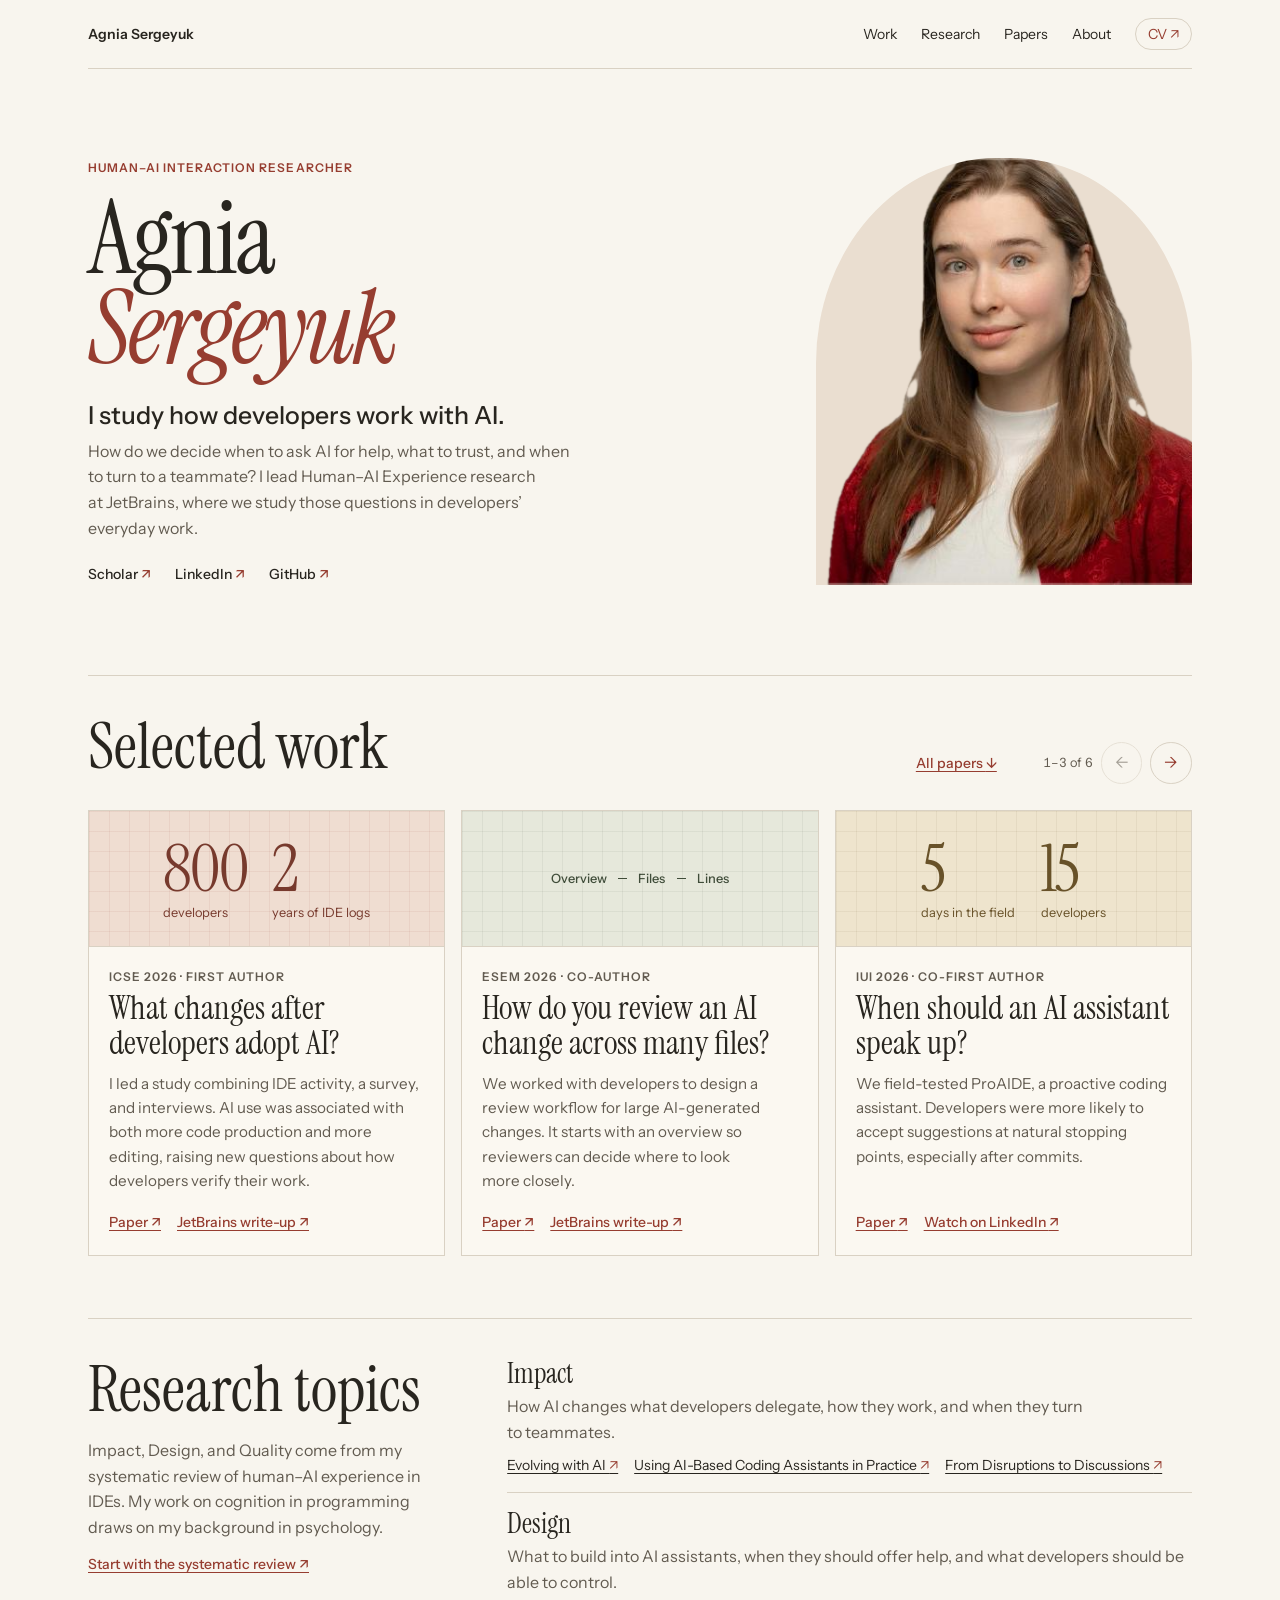
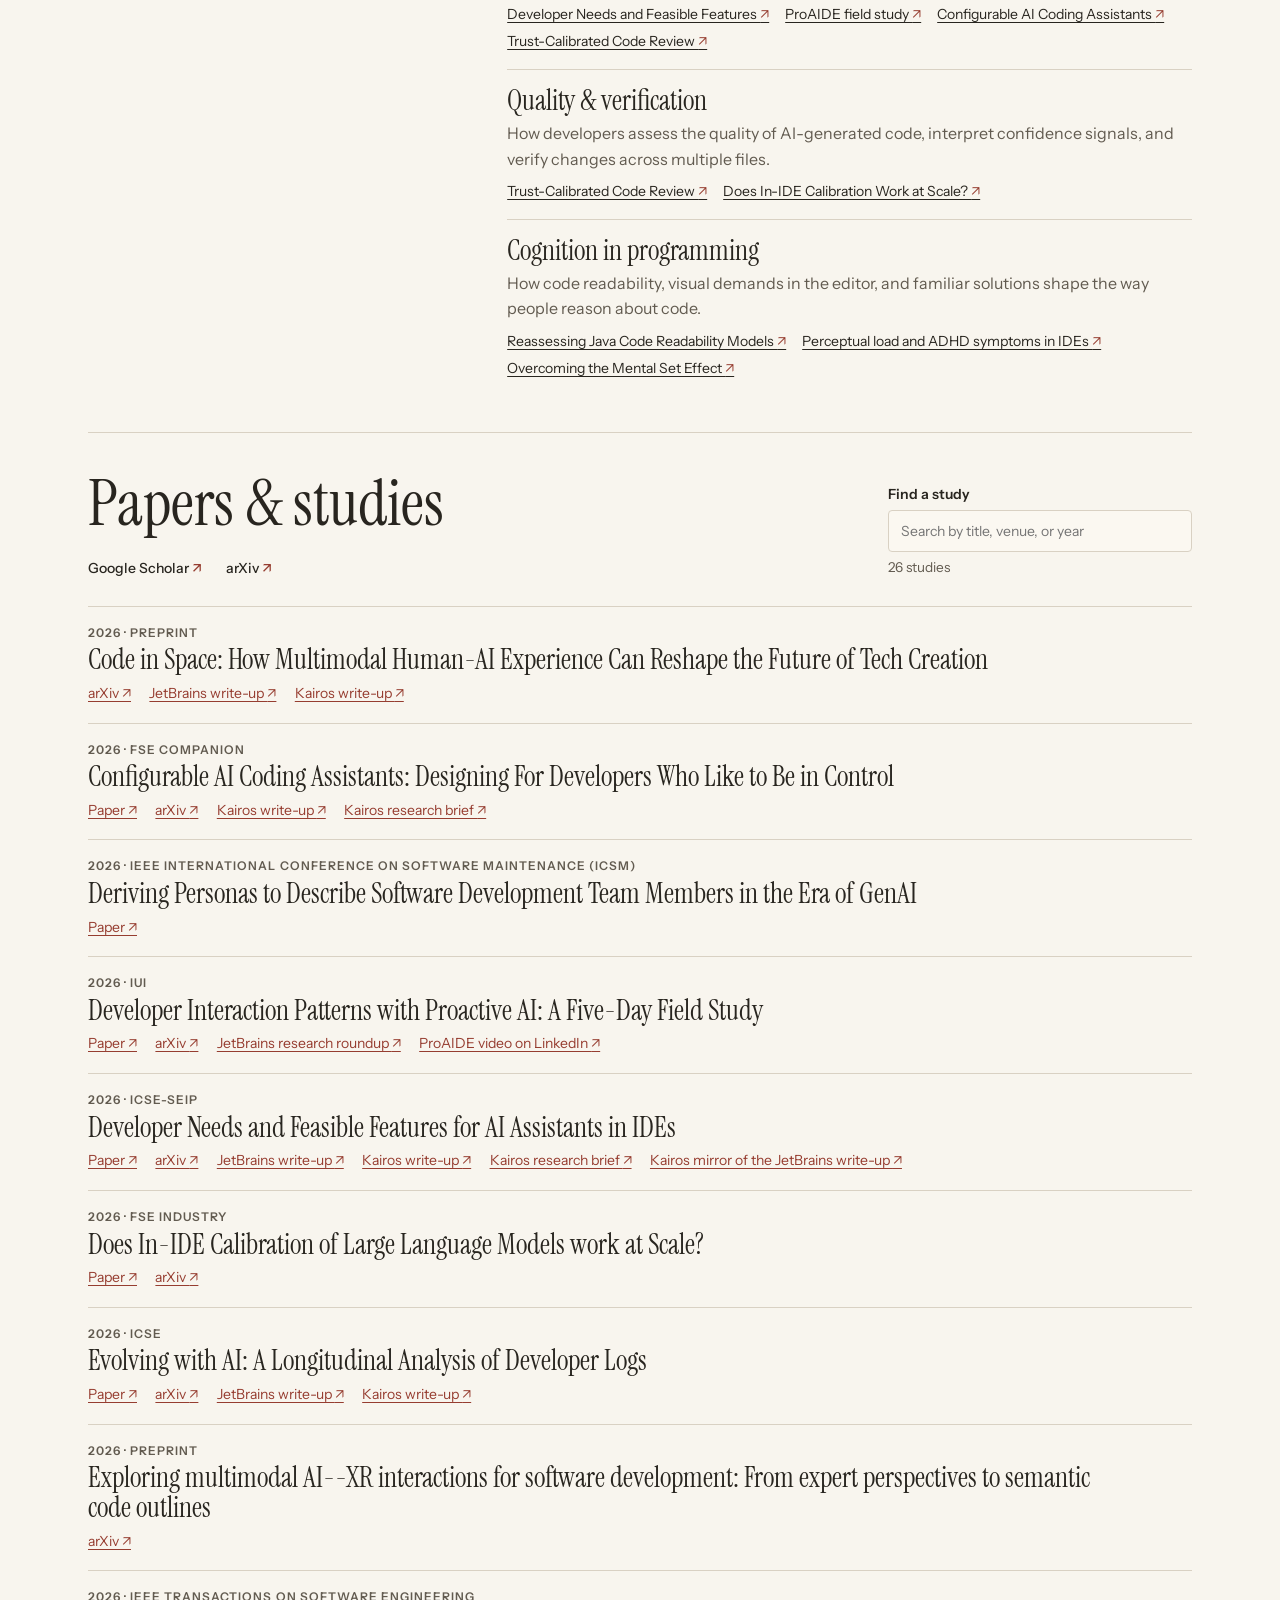
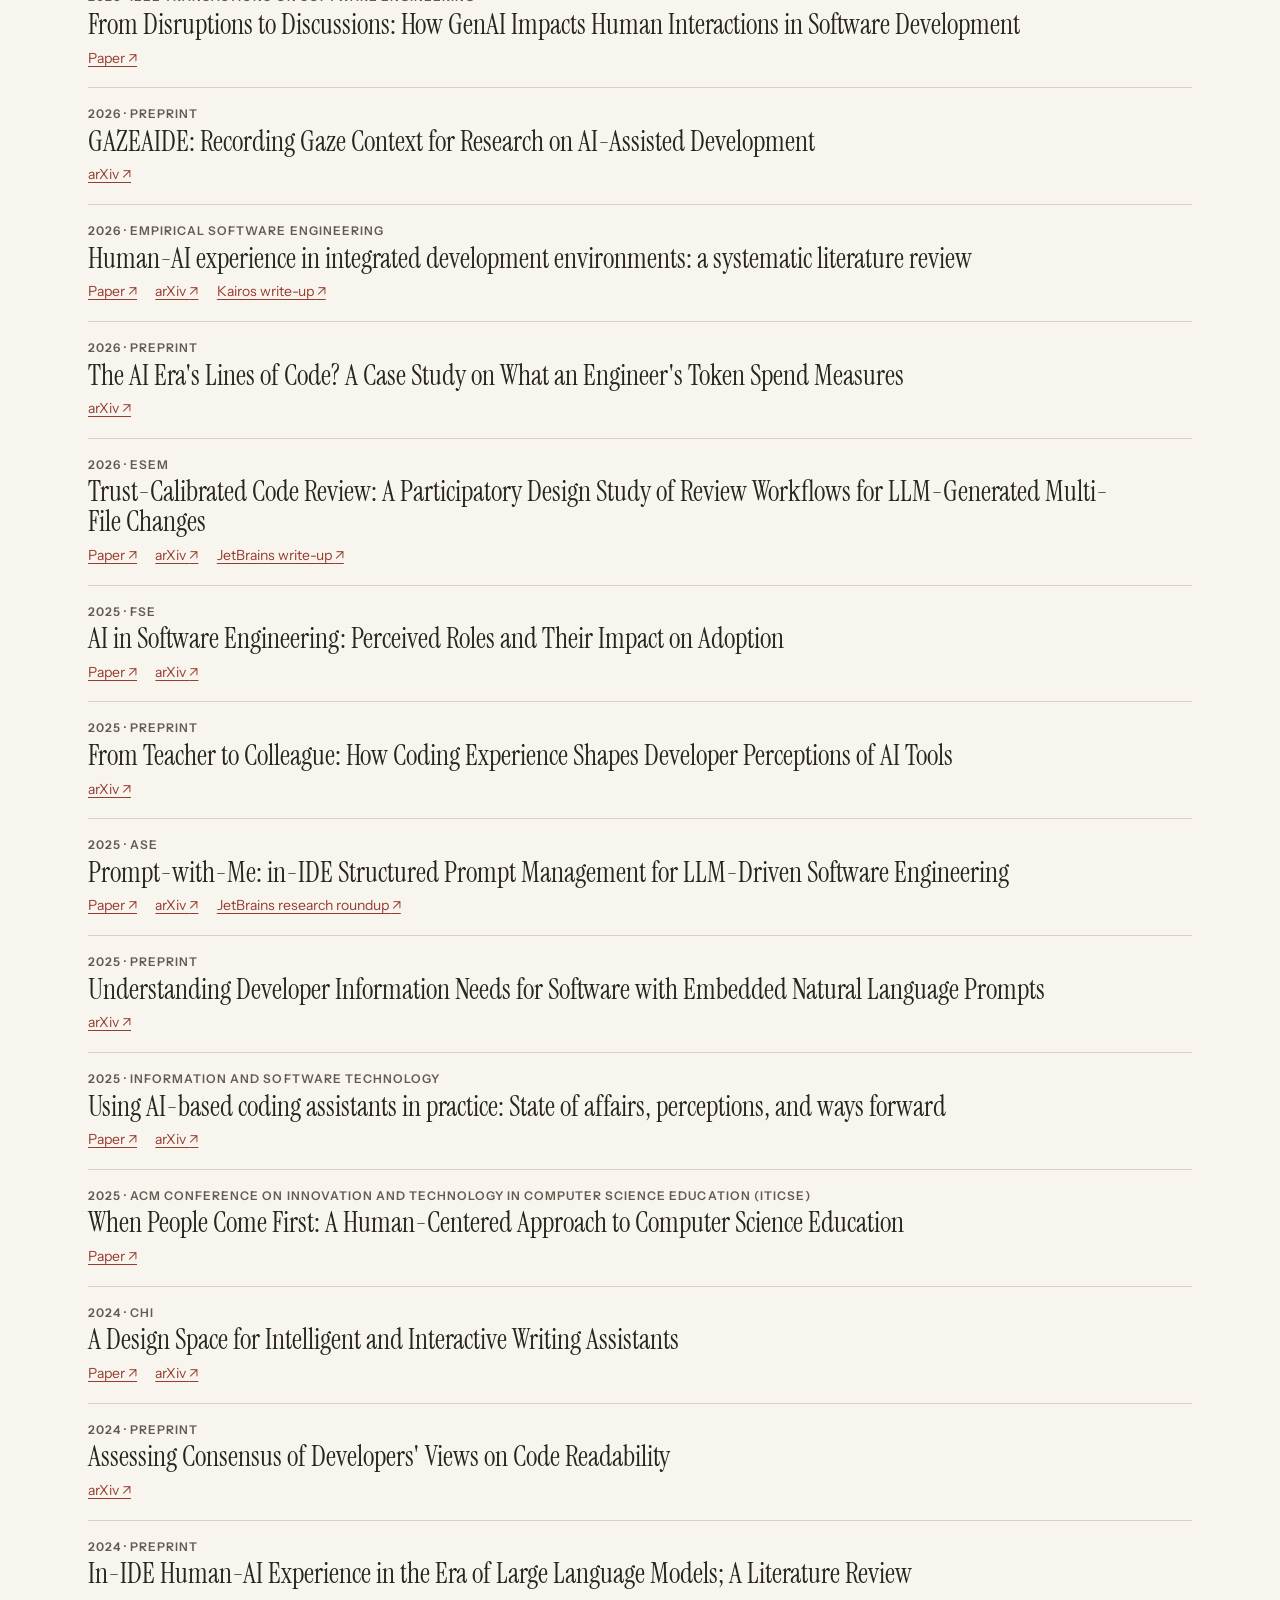
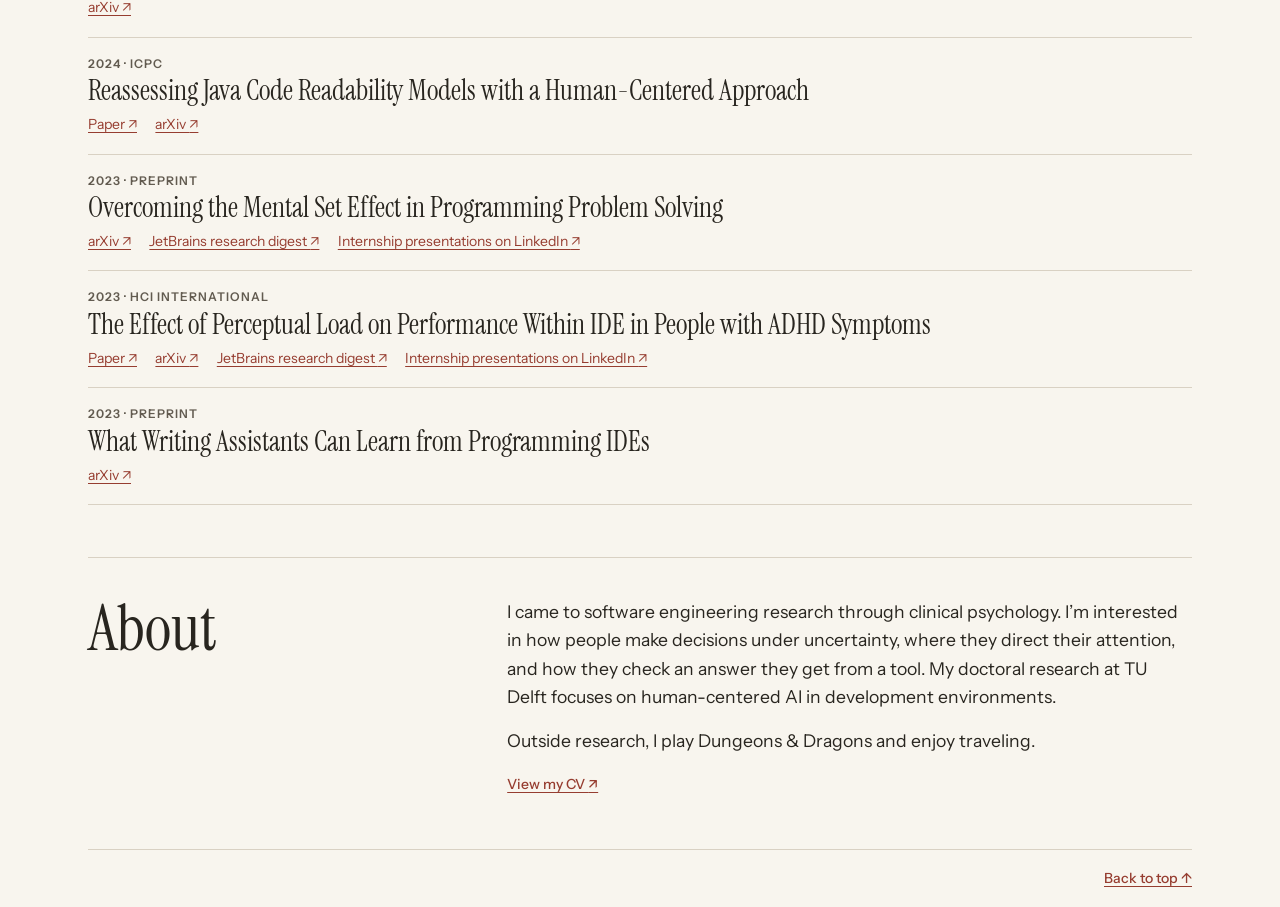
==== index.html @ 7b3ff4da "Build research portfolio and weekly publication refresh" ====
<!doctype html>
<html lang="en">
  <head>
    <meta charset="utf-8">
    <meta name="viewport" content="width=device-width, initial-scale=1">
    <meta name="description" content="Agnia Sergeyuk studies how developers write, review, and collaborate on code with AI.">
    <title>Agnia Sergeyuk · Human–AI Interaction Research</title>
    <link rel="preconnect" href="https://fonts.googleapis.com">
    <link rel="preconnect" href="https://fonts.gstatic.com" crossorigin>
    <link href="https://fonts.googleapis.com/css2?family=Instrument+Sans:wght@400;500;600&amp;family=Instrument+Serif:ital@0;1&amp;display=swap" rel="stylesheet">
    <link rel="stylesheet" href="styles.css">
    <script src="publications.js" defer></script>
  </head>
  <body id="top">
    <a class="skip-link" href="#main">Skip to content</a>

    <header class="site-header shell">
      <a class="wordmark" href="index.html">Agnia Sergeyuk</a>
      <nav aria-label="Main navigation">
        <a href="#work">Work</a>
        <a href="#research">Research</a>
        <a href="#papers">Papers</a>
        <a href="#about">About</a>
        <a class="nav-cv" href="cv.html">CV <span aria-hidden="true">↗</span></a>
      </nav>
    </header>

    <main id="main" class="shell" tabindex="-1">
      <section class="hero" aria-labelledby="name">
        <div class="hero-copy">
          <p class="label role">Human–AI interaction researcher</p>
          <h1 id="name">Agnia <em>Sergeyuk</em></h1>
          <p class="intro">I study how developers work with AI.</p>
          <p class="hero-description">How do we decide when to ask AI for help, what to trust, and when to turn to a teammate? I lead Human–AI Experience research at JetBrains, where we study those questions in developers’ everyday work.</p>
          <ul class="profile-links" aria-label="Online profiles">
            <li><a href="https://scholar.google.com/citations?user=EHnCIIwAAAAJ&amp;hl=en">Scholar <span aria-hidden="true">↗</span></a></li>
            <li><a href="https://www.linkedin.com/in/agnia-sergeyuk/">LinkedIn <span aria-hidden="true">↗</span></a></li>
            <li><a href="https://github.com/hugnia">GitHub <span aria-hidden="true">↗</span></a></li>
          </ul>
        </div>
        <div class="portrait">
          <img src="assets/agnia-sergeyuk-cutout.png" alt="Portrait of Agnia Sergeyuk" width="460" height="460">
        </div>
      </section>

      <section id="work" class="section" aria-labelledby="work-title">
        <div class="section-heading">
          <h2 id="work-title">Selected work</h2>
          <div class="work-navigation">
            <a class="text-link" href="#papers">All papers <span aria-hidden="true">↓</span></a>
            <div class="work-controls" hidden>
              <span class="work-position" role="status"></span>
              <button type="button" aria-label="Previous featured studies" aria-controls="featured-work" data-direction="-1"><span aria-hidden="true">←</span></button>
              <button type="button" aria-label="Next featured studies" aria-controls="featured-work" data-direction="1"><span aria-hidden="true">→</span></button>
            </div>
          </div>
        </div>

        <div id="featured-work" class="project-grid" role="group" aria-label="Featured studies" tabindex="0">
          <article class="project project-logs">
            <div class="project-cover">
              <div class="project-metric"><strong>800</strong><span>developers</span></div>
              <div class="project-metric"><strong>2</strong><span>years of IDE logs</span></div>
            </div>
            <div class="project-body">
              <p class="label">ICSE 2026 · First author</p>
              <h3>What changes after developers adopt AI?</h3>
              <p>I led a study combining IDE activity, a survey, and interviews. AI use was associated with both more code production and more editing, raising new questions about how developers verify their work.</p>
              <div class="project-links">
                <a class="text-link" href="https://doi.org/10.1145/3744916.3787811">Paper <span aria-hidden="true">↗</span></a>
                <a class="text-link" href="https://blog.jetbrains.com/research/2026/04/ai-impact-developer-workflows/">JetBrains write-up <span aria-hidden="true">↗</span></a>
              </div>
            </div>
          </article>

          <article class="project project-review">
            <div class="project-cover">
              <ol class="review-steps" aria-label="Proposed review sequence">
                <li>Overview</li>
                <li>Files</li>
                <li>Lines</li>
              </ol>
            </div>
            <div class="project-body">
              <p class="label">ESEM 2026 · Co-author</p>
              <h3>How do you review an AI change across many files?</h3>
              <p>We worked with developers to design a review workflow for large AI-generated changes. It starts with an overview so reviewers can decide where to look more closely.</p>
              <div class="project-links">
                <a class="text-link" href="https://doi.org/10.4230/LIPIcs.ESEM.2026.89">Paper <span aria-hidden="true">↗</span></a>
                <a class="text-link" href="https://blog.jetbrains.com/research/2026/10/review-ai-generated/">JetBrains write-up <span aria-hidden="true">↗</span></a>
              </div>
            </div>
          </article>

          <article class="project project-proactive">
            <div class="project-cover">
              <div class="project-metric"><strong>5</strong><span>days in the field</span></div>
              <div class="project-metric"><strong>15</strong><span>developers</span></div>
            </div>
            <div class="project-body">
              <p class="label">IUI 2026 · Co-first author</p>
              <h3>When should an AI assistant speak up?</h3>
              <p>We field-tested ProAIDE, a proactive coding assistant. Developers were more likely to accept suggestions at natural stopping points, especially after commits.</p>
              <div class="project-links">
                <a class="text-link" href="https://doi.org/10.1145/3742413.3789148">Paper <span aria-hidden="true">↗</span></a>
                <a class="text-link" href="https://lnkd.in/p/d2y2_BHq">Watch on LinkedIn <span aria-hidden="true">↗</span></a>
              </div>
            </div>
          </article>

          <article class="project project-needs">
            <div class="project-cover">
              <div class="project-metric"><strong>35</strong><span>developer interviews</span></div>
            </div>
            <div class="project-body">
              <p class="label">ICSE-SEIP 2026 · First author</p>
              <h3>What do developers want AI assistants to do?</h3>
              <p>We interviewed adopters, former users, and non-users, then ran a practitioner prediction market. Developers ranked proactive assistance higher than practitioners expected.</p>
              <div class="project-links">
                <a class="text-link" href="https://doi.org/10.1145/3786583.3786883">Paper <span aria-hidden="true">↗</span></a>
                <a class="text-link" href="https://kairos.jetbrains.com/research/articles/what-developers-want-and-what-gets-built">Kairos write-up <span aria-hidden="true">↗</span></a>
              </div>
            </div>
          </article>

          <article class="project project-survey">
            <div class="project-cover">
              <div class="project-metric"><strong>481</strong><span>programmers surveyed</span></div>
            </div>
            <div class="project-body">
              <p class="label">Information and Software Technology · Co-first author</p>
              <h3>Which coding tasks do developers hand over to AI?</h3>
              <p>Our survey showed where developers welcomed help, including writing tests and documentation, and where limited project context or trust made them hesitate.</p>
              <div class="project-links">
                <a class="text-link" href="https://doi.org/10.1016/j.infsof.2024.107610">Paper <span aria-hidden="true">↗</span></a>
              </div>
            </div>
          </article>

          <article class="project project-confidence">
            <div class="project-cover">
              <div class="project-metric"><strong>24M+</strong><span>IDE interactions analyzed</span></div>
            </div>
            <div class="project-body">
              <p class="label">FSE 2026 Industry Track · Co-author</p>
              <h3>When can developers trust AI confidence signals?</h3>
              <p>General confidence scores did not reliably predict acceptance. Personalization helped when enough user data was available, and developers preferred color-coded indicators in the editor.</p>
              <div class="project-links">
                <a class="text-link" href="https://doi.org/10.1145/3803437.3805234">Paper <span aria-hidden="true">↗</span></a>
              </div>
            </div>
          </article>
        </div>
      </section>

      <section id="research" class="section split-section" aria-labelledby="research-title">
        <div>
          <h2 id="research-title">Research topics</h2>
          <p class="research-intro">Impact, Design, and Quality come from my systematic review of human–AI experience in IDEs. My work on cognition in programming draws on my background in psychology.</p>
          <a class="text-link section-link" href="https://doi.org/10.1007/s10664-025-10793-0">Start with the systematic review <span aria-hidden="true">↗</span></a>
        </div>
        <ul class="topics">
          <li>
            <h3>Impact</h3>
            <p>How AI changes what developers delegate, how they work, and when they turn to teammates.</p>
            <ul class="topic-papers">
              <li><a href="https://doi.org/10.1145/3744916.3787811">Evolving with AI <span aria-hidden="true">↗</span></a></li>
              <li><a href="https://doi.org/10.1016/j.infsof.2024.107610">Using AI-Based Coding Assistants in Practice <span aria-hidden="true">↗</span></a></li>
              <li><a href="https://doi.org/10.1109/TSE.2026.3655626">From Disruptions to Discussions <span aria-hidden="true">↗</span></a></li>
            </ul>
          </li>
          <li>
            <h3>Design</h3>
            <p>What to build into AI assistants, when they should offer help, and what developers should be able to control.</p>
            <ul class="topic-papers">
              <li><a href="https://doi.org/10.1145/3786583.3786883">Developer Needs and Feasible Features <span aria-hidden="true">↗</span></a></li>
              <li><a href="https://doi.org/10.1145/3742413.3789148">ProAIDE field study <span aria-hidden="true">↗</span></a></li>
              <li><a href="https://doi.org/10.1145/3803437.3806709">Configurable AI Coding Assistants <span aria-hidden="true">↗</span></a></li>
              <li><a href="https://doi.org/10.4230/LIPIcs.ESEM.2026.89">Trust-Calibrated Code Review <span aria-hidden="true">↗</span></a></li>
            </ul>
          </li>
          <li>
            <h3>Quality &amp; verification</h3>
            <p>How developers assess the quality of AI-generated code, interpret confidence signals, and verify changes across multiple files.</p>
            <ul class="topic-papers">
              <li><a href="https://doi.org/10.4230/LIPIcs.ESEM.2026.89">Trust-Calibrated Code Review <span aria-hidden="true">↗</span></a></li>
              <li><a href="https://doi.org/10.1145/3803437.3805234">Does In-IDE Calibration Work at Scale? <span aria-hidden="true">↗</span></a></li>
            </ul>
          </li>
          <li>
            <h3>Cognition in programming</h3>
            <p>How code readability, visual demands in the editor, and familiar solutions shape the way people reason about code.</p>
            <ul class="topic-papers">
              <li><a href="https://doi.org/10.1145/3643916.3644435">Reassessing Java Code Readability Models <span aria-hidden="true">↗</span></a></li>
              <li><a href="https://doi.org/10.1007/978-3-031-35017-7_9">Perceptual load and ADHD symptoms in IDEs <span aria-hidden="true">↗</span></a></li>
              <li><a href="https://arxiv.org/abs/2307.06673">Overcoming the Mental Set Effect <span aria-hidden="true">↗</span></a></li>
            </ul>
          </li>
        </ul>
      </section>

      <section id="papers" class="section" aria-labelledby="papers-title">
        <div class="section-heading paper-heading">
          <div>
            <h2 id="papers-title">Papers &amp; studies</h2>
            <ul class="profile-links" aria-label="Publication sources">
              <li><a href="https://scholar.google.com/citations?user=EHnCIIwAAAAJ&amp;hl=en">Google Scholar <span aria-hidden="true">↗</span></a></li>
              <li><a href="https://arxiv.org/search/cs?searchtype=author&amp;query=Sergeyuk%2C+A">arXiv <span aria-hidden="true">↗</span></a></li>
            </ul>
          </div>
          <div class="study-search" hidden>
            <label for="study-query">Find a study</label>
            <input id="study-query" type="search" placeholder="Search by title, venue, or year" aria-controls="publication-list">
            <p id="study-count" role="status"></p>
          </div>
        </div>

        <ul id="publication-list" class="study-list">
          <!-- publications:start -->
          <li class="study">
            <p class="label">2026 · Preprint</p>
            <h3>Code in Space: How Multimodal Human-AI Experience Can Reshape the Future of Tech Creation</h3>
            <div class="study-links"><a href="https://arxiv.org/abs/2609.13167">arXiv <span aria-hidden="true">↗</span></a><a href="https://blog.jetbrains.com/research/2026/07/ai-and-xr-future/">JetBrains write-up <span aria-hidden="true">↗</span></a><a href="https://kairos.jetbrains.com/research/articles/code-in-space-ai-and-xr">Kairos write-up <span aria-hidden="true">↗</span></a></div>
          </li>
          <li class="study">
            <p class="label">2026 · FSE Companion</p>
            <h3>Configurable AI Coding Assistants: Designing For Developers Who Like to Be in Control</h3>
            <div class="study-links"><a href="https://doi.org/10.1145/3803437.3806709">Paper <span aria-hidden="true">↗</span></a><a href="https://arxiv.org/abs/2607.09215">arXiv <span aria-hidden="true">↗</span></a><a href="https://kairos.jetbrains.com/research/articles/the-control-board-developers-would-build">Kairos write-up <span aria-hidden="true">↗</span></a><a href="https://kairos.jetbrains.com/research/articles/configurable-ai-coding-assistants">Kairos research brief <span aria-hidden="true">↗</span></a></div>
          </li>
          <li class="study">
            <p class="label">2026 · IEEE International Conference on Software Maintenance (ICSM)</p>
            <h3>Deriving Personas to Describe Software Development Team Members in the Era of GenAI</h3>
            <div class="study-links"><a href="https://doi.org/10.1109/icsme67971.2026.00042">Paper <span aria-hidden="true">↗</span></a></div>
          </li>
          <li class="study">
            <p class="label">2026 · IUI</p>
            <h3>Developer Interaction Patterns with Proactive AI: A Five-Day Field Study</h3>
            <div class="study-links"><a href="https://doi.org/10.1145/3742413.3789148">Paper <span aria-hidden="true">↗</span></a><a href="https://arxiv.org/abs/2601.10253">arXiv <span aria-hidden="true">↗</span></a><a href="https://blog.jetbrains.com/research/2026/03/ai4se-in-2025/">JetBrains research roundup <span aria-hidden="true">↗</span></a><a href="https://lnkd.in/p/d2y2_BHq">ProAIDE video on LinkedIn <span aria-hidden="true">↗</span></a></div>
          </li>
          <li class="study">
            <p class="label">2026 · ICSE-SEIP</p>
            <h3>Developer Needs and Feasible Features for AI Assistants in IDEs</h3>
            <div class="study-links"><a href="https://doi.org/10.1145/3786583.3786883">Paper <span aria-hidden="true">↗</span></a><a href="https://arxiv.org/abs/2410.08676">arXiv <span aria-hidden="true">↗</span></a><a href="https://blog.jetbrains.com/research/2025/06/software-developers-on-ai/">JetBrains write-up <span aria-hidden="true">↗</span></a><a href="https://kairos.jetbrains.com/research/articles/what-developers-want-and-what-gets-built">Kairos write-up <span aria-hidden="true">↗</span></a><a href="https://kairos.jetbrains.com/research/articles/developer-needs-and-feasible-features">Kairos research brief <span aria-hidden="true">↗</span></a><a href="https://kairos.jetbrains.com/research/articles/software-developers-on-ai">Kairos mirror of the JetBrains write-up <span aria-hidden="true">↗</span></a></div>
          </li>
          <li class="study">
            <p class="label">2026 · FSE Industry</p>
            <h3>Does In-IDE Calibration of Large Language Models work at Scale?</h3>
            <div class="study-links"><a href="https://doi.org/10.1145/3803437.3805234">Paper <span aria-hidden="true">↗</span></a><a href="https://arxiv.org/abs/2510.22614">arXiv <span aria-hidden="true">↗</span></a></div>
          </li>
          <li class="study">
            <p class="label">2026 · ICSE</p>
            <h3>Evolving with AI: A Longitudinal Analysis of Developer Logs</h3>
            <div class="study-links"><a href="https://doi.org/10.1145/3744916.3787811">Paper <span aria-hidden="true">↗</span></a><a href="https://arxiv.org/abs/2601.10258">arXiv <span aria-hidden="true">↗</span></a><a href="https://blog.jetbrains.com/research/2026/04/ai-impact-developer-workflows/">JetBrains write-up <span aria-hidden="true">↗</span></a><a href="https://kairos.jetbrains.com/research/articles/understanding-ai-impact-on-developer-workflows">Kairos write-up <span aria-hidden="true">↗</span></a></div>
          </li>
          <li class="study">
            <p class="label">2026 · Preprint</p>
            <h3>Exploring multimodal AI--XR interactions for software development: From expert perspectives to semantic code outlines</h3>
            <div class="study-links"><a href="https://arxiv.org/abs/2611.24334">arXiv <span aria-hidden="true">↗</span></a></div>
          </li>
          <li class="study">
            <p class="label">2026 · IEEE Transactions on Software Engineering</p>
            <h3>From Disruptions to Discussions: How GenAI Impacts Human Interactions in Software Development</h3>
            <div class="study-links"><a href="https://doi.org/10.1109/tse.2026.3655626">Paper <span aria-hidden="true">↗</span></a></div>
          </li>
          <li class="study">
            <p class="label">2026 · Preprint</p>
            <h3>GAZEAIDE: Recording Gaze Context for Research on AI-Assisted Development</h3>
            <div class="study-links"><a href="https://arxiv.org/abs/2611.27614">arXiv <span aria-hidden="true">↗</span></a></div>
          </li>
          <li class="study">
            <p class="label">2026 · Empirical Software Engineering</p>
            <h3>Human-AI experience in integrated development environments: a systematic literature review</h3>
            <div class="study-links"><a href="https://doi.org/10.1007/s10664-025-10793-0">Paper <span aria-hidden="true">↗</span></a><a href="https://arxiv.org/abs/2503.06195">arXiv <span aria-hidden="true">↗</span></a><a href="https://kairos.jetbrains.com/research/articles/what-90-studies-say-about-ai-in-the-ide">Kairos write-up <span aria-hidden="true">↗</span></a></div>
          </li>
          <li class="study">
            <p class="label">2026 · Preprint</p>
            <h3>The AI Era&#x27;s Lines of Code? A Case Study on What an Engineer&#x27;s Token Spend Measures</h3>
            <div class="study-links"><a href="https://arxiv.org/abs/2611.13396">arXiv <span aria-hidden="true">↗</span></a></div>
          </li>
          <li class="study">
            <p class="label">2026 · ESEM</p>
            <h3>Trust-Calibrated Code Review: A Participatory Design Study of Review Workflows for LLM-Generated Multi-File Changes</h3>
            <div class="study-links"><a href="https://doi.org/10.4230/lipics.esem.2026.89">Paper <span aria-hidden="true">↗</span></a><a href="https://arxiv.org/abs/2606.01969">arXiv <span aria-hidden="true">↗</span></a><a href="https://blog.jetbrains.com/research/2026/10/review-ai-generated/">JetBrains write-up <span aria-hidden="true">↗</span></a></div>
          </li>
          <li class="study">
            <p class="label">2025 · FSE</p>
            <h3>AI in Software Engineering: Perceived Roles and Their Impact on Adoption</h3>
            <div class="study-links"><a href="https://doi.org/10.1145/3696630.3730563">Paper <span aria-hidden="true">↗</span></a><a href="https://arxiv.org/abs/2504.20329">arXiv <span aria-hidden="true">↗</span></a></div>
          </li>
          <li class="study">
            <p class="label">2025 · Preprint</p>
            <h3>From Teacher to Colleague: How Coding Experience Shapes Developer Perceptions of AI Tools</h3>
            <div class="study-links"><a href="https://arxiv.org/abs/2504.13903">arXiv <span aria-hidden="true">↗</span></a></div>
          </li>
          <li class="study">
            <p class="label">2025 · ASE</p>
            <h3>Prompt-with-Me: in-IDE Structured Prompt Management for LLM-Driven Software Engineering</h3>
            <div class="study-links"><a href="https://doi.org/10.1109/ase63991.2025.00276">Paper <span aria-hidden="true">↗</span></a><a href="https://arxiv.org/abs/2509.17096">arXiv <span aria-hidden="true">↗</span></a><a href="https://blog.jetbrains.com/research/2026/03/ai4se-in-2025/">JetBrains research roundup <span aria-hidden="true">↗</span></a></div>
          </li>
          <li class="study">
            <p class="label">2025 · Preprint</p>
            <h3>Understanding Developer Information Needs for Software with Embedded Natural Language Prompts</h3>
            <div class="study-links"><a href="https://arxiv.org/abs/2507.17264">arXiv <span aria-hidden="true">↗</span></a></div>
          </li>
          <li class="study">
            <p class="label">2025 · Information and Software Technology</p>
            <h3>Using AI-based coding assistants in practice: State of affairs, perceptions, and ways forward</h3>
            <div class="study-links"><a href="https://doi.org/10.1016/j.infsof.2024.107610">Paper <span aria-hidden="true">↗</span></a><a href="https://arxiv.org/abs/2406.07765">arXiv <span aria-hidden="true">↗</span></a></div>
          </li>
          <li class="study">
            <p class="label">2025 · ACM Conference on Innovation and Technology in Computer Science Education (ITiCSE)</p>
            <h3>When People Come First: A Human-Centered Approach to Computer Science Education</h3>
            <div class="study-links"><a href="https://doi.org/10.1145/3724389.3730766">Paper <span aria-hidden="true">↗</span></a></div>
          </li>
          <li class="study">
            <p class="label">2024 · CHI</p>
            <h3>A Design Space for Intelligent and Interactive Writing Assistants</h3>
            <div class="study-links"><a href="https://doi.org/10.1145/3613904.3642697">Paper <span aria-hidden="true">↗</span></a><a href="https://arxiv.org/abs/2403.14117">arXiv <span aria-hidden="true">↗</span></a></div>
          </li>
          <li class="study">
            <p class="label">2024 · Preprint</p>
            <h3>Assessing Consensus of Developers&#x27; Views on Code Readability</h3>
            <div class="study-links"><a href="https://arxiv.org/abs/2407.03790">arXiv <span aria-hidden="true">↗</span></a></div>
          </li>
          <li class="study">
            <p class="label">2024 · Preprint</p>
            <h3>In-IDE Human-AI Experience in the Era of Large Language Models; A Literature Review</h3>
            <div class="study-links"><a href="https://arxiv.org/abs/2401.10739">arXiv <span aria-hidden="true">↗</span></a></div>
          </li>
          <li class="study">
            <p class="label">2024 · ICPC</p>
            <h3>Reassessing Java Code Readability Models with a Human-Centered Approach</h3>
            <div class="study-links"><a href="https://doi.org/10.1145/3643916.3644435">Paper <span aria-hidden="true">↗</span></a><a href="https://arxiv.org/abs/2401.14936">arXiv <span aria-hidden="true">↗</span></a></div>
          </li>
          <li class="study">
            <p class="label">2023 · Preprint</p>
            <h3>Overcoming the Mental Set Effect in Programming Problem Solving</h3>
            <div class="study-links"><a href="https://arxiv.org/abs/2307.06673">arXiv <span aria-hidden="true">↗</span></a><a href="https://blog.jetbrains.com/research/2023/10/jetbrains-research-digest-2023-volume-2/">JetBrains research digest <span aria-hidden="true">↗</span></a><a href="https://lnkd.in/p/dv8XqH7w">Internship presentations on LinkedIn <span aria-hidden="true">↗</span></a></div>
          </li>
          <li class="study">
            <p class="label">2023 · HCI International</p>
            <h3>The Effect of Perceptual Load on Performance Within IDE in People with ADHD Symptoms</h3>
            <div class="study-links"><a href="https://doi.org/10.1007/978-3-031-35017-7_9">Paper <span aria-hidden="true">↗</span></a><a href="https://arxiv.org/abs/2302.06376">arXiv <span aria-hidden="true">↗</span></a><a href="https://blog.jetbrains.com/research/2023/10/jetbrains-research-digest-2023-volume-2/">JetBrains research digest <span aria-hidden="true">↗</span></a><a href="https://lnkd.in/p/dv8XqH7w">Internship presentations on LinkedIn <span aria-hidden="true">↗</span></a></div>
          </li>
          <li class="study">
            <p class="label">2023 · Preprint</p>
            <h3>What Writing Assistants Can Learn from Programming IDEs</h3>
            <div class="study-links"><a href="https://arxiv.org/abs/2303.16175">arXiv <span aria-hidden="true">↗</span></a></div>
          </li>
          <!-- publications:end -->
        </ul>
      </section>

      <section id="about" class="section split-section" aria-labelledby="about-title">
        <h2 id="about-title">About</h2>
        <div class="prose">
          <p>I came to software engineering research through clinical psychology. I’m interested in how people make decisions under uncertainty, where they direct their attention, and how they check an answer they get from a tool. My doctoral research at TU Delft focuses on human-centered AI in development environments.</p>
          <p>Outside research, I play Dungeons &amp; Dragons and enjoy traveling.</p>
          <a class="text-link" href="cv.html">View my CV <span aria-hidden="true">↗</span></a>
        </div>
      </section>
    </main>

    <footer class="site-footer shell">
      <a class="text-link" href="#top">Back to top <span aria-hidden="true">↑</span></a>
    </footer>
  </body>
</html>
---- styles.css ----
:root {
  color-scheme: light;
  --paper: #f8f5ee;
  --ink: #28251f;
  --muted: #625b50;
  --accent: #963d30;
  --rule: #d9d1c3;
  --serif: "Instrument Serif", Georgia, serif;
  --sans: "Instrument Sans", system-ui, sans-serif;
}

* {
  box-sizing: border-box;
}

body {
  margin: 0;
  background: var(--paper);
  color: var(--ink);
  font: 1rem/1.6 var(--sans);
}

::selection {
  background: #edc9bd;
  color: var(--ink);
}

a {
  color: inherit;
  text-underline-offset: 0.22em;
}

a:hover {
  color: var(--accent);
}

a:focus-visible {
  outline: 2px solid var(--accent);
  outline-offset: 4px;
}

.skip-link {
  position: fixed;
  top: 1rem;
  left: 1rem;
  z-index: 1;
  padding: 0.5rem 1rem;
  background: var(--paper);
  transform: translateY(-200%);
}

.skip-link:focus {
  transform: none;
}

.shell {
  width: min(100% - 5rem, 69rem);
  margin-inline: auto;
}

.site-header,
.site-footer {
  display: flex;
  align-items: center;
  justify-content: space-between;
  gap: 1rem;
  padding-block: 1.1rem;
  font-size: 0.875rem;
}

.site-header {
  border-bottom: 1px solid var(--rule);
}

.site-header nav,
.profile-links {
  display: flex;
  flex-wrap: wrap;
  align-items: center;
  gap: 0.45rem 1.5rem;
}

.site-header nav {
  justify-content: flex-end;
}

.site-header a,
.profile-links a {
  text-decoration: none;
}

.site-header a:hover,
.profile-links a:hover {
  text-decoration: underline;
}

.wordmark {
  font-weight: 600;
}

.nav-cv {
  padding: 0.25rem 0.75rem;
  border: 1px solid var(--rule);
  border-radius: 2rem;
  color: var(--accent);
}

.nav-cv[aria-current] {
  border-color: var(--accent);
}

.hero {
  display: grid;
  grid-template-columns: minmax(0, 1fr) minmax(0, 35%);
  align-items: center;
  column-gap: clamp(2rem, 8vw, 7.5rem);
  padding-block: clamp(3.25rem, 7vw, 6.5rem);
}

.label {
  margin: 0;
  color: var(--muted);
  font-size: 0.75rem;
  font-weight: 600;
  letter-spacing: 0.085em;
  text-transform: uppercase;
}

.role {
  color: var(--accent);
  margin-bottom: 1rem;
}

h1,
h2,
h3 {
  margin: 0;
  font-family: var(--serif);
  font-weight: 400;
  line-height: 1.05;
  text-wrap: pretty;
}

h1 {
  font-size: clamp(3.25rem, 8vw, 7.65rem);
  line-height: 0.88;
  letter-spacing: -0.03em;
}

h1 em {
  display: block;
  color: var(--accent);
}

.intro {
  margin: 1.5rem 0 0.4rem;
  font-size: clamp(1.2rem, 2.2vw, 1.55rem);
  font-weight: 500;
  line-height: 1.4;
  text-wrap: pretty;
}

.hero-description {
  max-width: 46ch;
  margin-block: 0;
  color: var(--muted);
  text-wrap: pretty;
}

.profile-links {
  margin: 1.35rem 0 0;
  padding: 0;
  list-style: none;
  font-size: 0.875rem;
  font-weight: 500;
}

.profile-links span,
.topic-papers a span,
.cv-list a span {
  color: var(--accent);
}

.portrait {
  width: min(100%, 23.5rem);
  justify-self: end;
  background: #eaded0;
  border-radius: 48% 48% 0 0;
}

.portrait img {
  display: block;
  width: 100%;
  height: auto;
  aspect-ratio: 0.88;
  object-fit: cover;
  object-position: 52% center;
  border-radius: 48% 48% 0 0;
  transform: scaleX(-1);
}

.section {
  padding-block: 2.5rem 3.25rem;
  border-top: 1px solid var(--rule);
  scroll-margin-top: 1rem;
}

h2 {
  font-size: clamp(2.65rem, 5vw, 4rem);
  line-height: 0.98;
}

.section-heading {
  display: flex;
  align-items: baseline;
  justify-content: space-between;
  flex-wrap: wrap;
  gap: 0.65rem 1rem;
  margin-bottom: 1.65rem;
}

.text-link {
  font-size: 0.875rem;
  color: var(--accent);
  font-weight: 500;
}

.section-link {
  display: inline-block;
  margin-top: 0.8rem;
}

.project-grid {
  display: grid;
  grid-auto-flow: column;
  grid-auto-columns: calc((100% - 2rem) / 3);
  gap: 1rem;
  padding-bottom: 0.65rem;
  overflow-x: auto;
  scroll-snap-type: x mandatory;
  scrollbar-width: thin;
  scrollbar-color: var(--rule) transparent;
}

.project-grid:focus-visible,
.work-controls button:focus-visible {
  outline: 2px solid var(--accent);
  outline-offset: 3px;
}

@media (prefers-reduced-motion: no-preference) {
  .project-grid {
    scroll-behavior: smooth;
  }
}

.work-navigation,
.work-controls:not([hidden]) {
  display: flex;
  flex-wrap: wrap;
  align-items: center;
  gap: 0.5rem;
}

.work-navigation {
  gap: 0.6rem 1.25rem;
}

.work-position {
  min-width: 4.75rem;
  color: var(--muted);
  font-size: 0.8rem;
  text-align: right;
  font-variant-numeric: tabular-nums;
}

.work-controls button {
  display: grid;
  width: 2.6rem;
  height: 2.6rem;
  place-items: center;
  padding: 0;
  border: 1px solid var(--rule);
  border-radius: 50%;
  background: transparent;
  color: var(--accent);
  font: inherit;
  cursor: pointer;
}

.work-controls button:hover:not([aria-disabled="true"]) {
  border-color: var(--accent);
}

.work-controls button[aria-disabled="true"] {
  color: var(--muted);
  opacity: 0.55;
  cursor: default;
}

.project {
  display: flex;
  flex-direction: column;
  border: 1px solid var(--rule);
  background: #fbf8f1;
  scroll-snap-align: start;
}

.project-cover {
  display: flex;
  align-items: center;
  justify-content: center;
  gap: clamp(0.8rem, 2vw, 2rem);
  min-height: 8.5rem;
  padding: 1rem;
  color: var(--cover-ink);
  background-color: var(--cover);
  background-image: linear-gradient(90deg, var(--cover-rule) 1px, transparent 1px),
    linear-gradient(var(--cover-rule) 1px, transparent 1px);
  background-size: 1.25rem 1.25rem;
  border-bottom: 1px solid var(--rule);
}

.project-logs {
  --cover: #efddd1;
  --cover-ink: #773a2d;
  --cover-rule: #963d3012;
}

.project-review {
  --cover: #e6e8db;
  --cover-ink: #3f4c39;
  --cover-rule: #3f4c3912;
}

.project-proactive {
  --cover: #eee4cd;
  --cover-ink: #685229;
  --cover-rule: #68522912;
}

.project-needs {
  --cover: #ede0e8;
  --cover-ink: #70435b;
  --cover-rule: #70435b12;
}

.project-survey {
  --cover: #dde7ed;
  --cover-ink: #395769;
  --cover-rule: #39576912;
}

.project-confidence {
  --cover: #ece4d7;
  --cover-ink: #694c3e;
  --cover-rule: #694c3e12;
}

.project-metric {
  min-width: 0;
}

.project-metric strong,
.project-metric span {
  display: block;
}

.project-metric strong {
  font: 400 clamp(2.8rem, 5.7vw, 4.15rem)/0.95 var(--serif);
  letter-spacing: -0.025em;
}

.project-metric span {
  margin-top: 0.35rem;
  font-size: 0.8rem;
  line-height: 1.25;
}

.review-steps {
  display: flex;
  align-items: center;
  gap: 0.7rem;
  margin: 0;
  padding: 0;
  list-style: none;
  font-size: 0.8rem;
  font-weight: 500;
}

.review-steps li {
  display: flex;
  align-items: center;
  gap: 0.7rem;
}

.review-steps li + li::before {
  content: "";
  width: 0.6rem;
  height: 1px;
  background: currentColor;
}

.project-body {
  display: flex;
  flex: 1;
  flex-direction: column;
  align-items: flex-start;
  padding: 1.2rem 1.25rem 1.35rem;
}

h3 {
  font-size: clamp(1.65rem, 2.6vw, 2.15rem);
}

.project h3 {
  margin-block: 0.35rem 0.65rem;
}

.project-body > p:not(.label) {
  margin: 0 0 1.1rem;
  color: var(--muted);
  font-size: 0.95rem;
  text-wrap: pretty;
}

.split-section {
  display: grid;
  grid-template-columns: minmax(0, 0.85fr) minmax(0, 1.7fr);
  align-items: start;
  gap: 1.5rem clamp(2rem, 6vw, 5.5rem);
}

.topics,
.topic-papers,
.cv-list {
  list-style: none;
  margin: 0;
  padding: 0;
}

.topics > li + li,
.cv-list li + li {
  border-top: 1px solid var(--rule);
  margin-top: 1rem;
  padding-top: 1rem;
}

.topics h3,
.cv-list h3 {
  font-size: clamp(1.55rem, 2.2vw, 1.95rem);
}

.cv-list h3 a {
  text-decoration: none;
}

.cv-list h3 a:hover {
  text-decoration: underline;
}

.cv-list h3 a span {
  font: 0.85rem var(--sans);
}

.research-intro,
.topics p,
.cv-list h3 + p {
  margin: 0.35rem 0 0;
  color: var(--muted);
  text-wrap: pretty;
}

.research-intro {
  margin-top: 1rem;
}

.topic-papers {
  display: flex;
  flex-wrap: wrap;
  gap: 0.3rem 1rem;
  margin-top: 0.5rem;
  font-size: 0.875rem;
}

.prose p {
  margin: 0 0 1rem;
  font-size: 1.1rem;
  text-wrap: pretty;
}

.site-footer {
  justify-content: flex-end;
  border-top: 1px solid var(--rule);
}

.cv-intro {
  padding-block: 3.2rem 3rem;
}

.cv-intro h1 {
  font-size: clamp(3.25rem, 7.5vw, 6.5rem);
  line-height: 0.95;
}

.cv-intro h1 em {
  display: inline;
}

.cv-list .label {
  margin-bottom: 0.3rem;
}

@media (max-width: 56rem) {
  .shell {
    width: calc(100% - 3rem);
  }

  .hero {
    column-gap: 2rem;
  }

  .project-grid {
    grid-auto-columns: calc((100% - 1rem) / 2);
  }
}

@media (max-width: 47rem) {
  .project-cover {
    justify-content: flex-start;
    padding-inline: 1.25rem;
  }

  .split-section {
    grid-template-columns: 1fr;
  }
}

@media (max-width: 34rem) {
  .shell {
    width: calc(100% - 2rem);
  }

  .site-header {
    gap: 0.65rem;
  }

  .site-header nav {
    column-gap: 0.55rem;
  }

  .nav-cv {
    padding-inline: 0.45rem;
  }

  .hero {
    grid-template-columns: 1fr;
    gap: 2rem;
    padding-block: 2.75rem;
  }

  .portrait {
    justify-self: start;
    width: min(68%, 15rem);
  }

  .section {
    padding-block: 2.25rem 2.5rem;
  }

  .project-grid {
    grid-auto-columns: calc(100% - 1.25rem);
  }
}

.project-links {
  display: flex;
  flex-wrap: wrap;
  gap: 0.35rem 1rem;
  margin-top: auto;
}

.study-search {
  width: min(100%, 19rem);
}

.study-search label {
  display: block;
  margin-bottom: 0.3rem;
  font-size: 0.875rem;
  font-weight: 600;
}

.study-search input {
  width: 100%;
  padding: 0.55rem 0.75rem;
  border: 1px solid var(--rule);
  border-radius: 0.25rem;
  background: #fbf8f1;
  color: var(--ink);
  font: inherit;
  font-size: 0.875rem;
}

.study-search input:focus-visible {
  outline: 2px solid var(--accent);
  outline-offset: 2px;
}

.study-search [role="status"] {
  margin: 0.35rem 0 0;
  color: var(--muted);
  font-size: 0.85rem;
}

.paper-heading {
  align-items: end;
}

.study-list {
  margin: 0;
  padding: 0;
  border-bottom: 1px solid var(--rule);
  list-style: none;
}

.study {
  padding-block: 1rem 1.15rem;
  border-top: 1px solid var(--rule);
}

.study h3 {
  margin-top: 0.2rem;
  font-size: clamp(1.45rem, 2.2vw, 1.85rem);
}

.study-links {
  display: flex;
  flex-wrap: wrap;
  gap: 0.25rem 1.15rem;
  margin-top: 0.45rem;
  color: var(--accent);
  font-size: 0.875rem;
}

@media (max-width: 34rem) {
  .site-header {
    flex-wrap: wrap;
  }

  .site-header nav {
    justify-content: flex-start;
  }
}
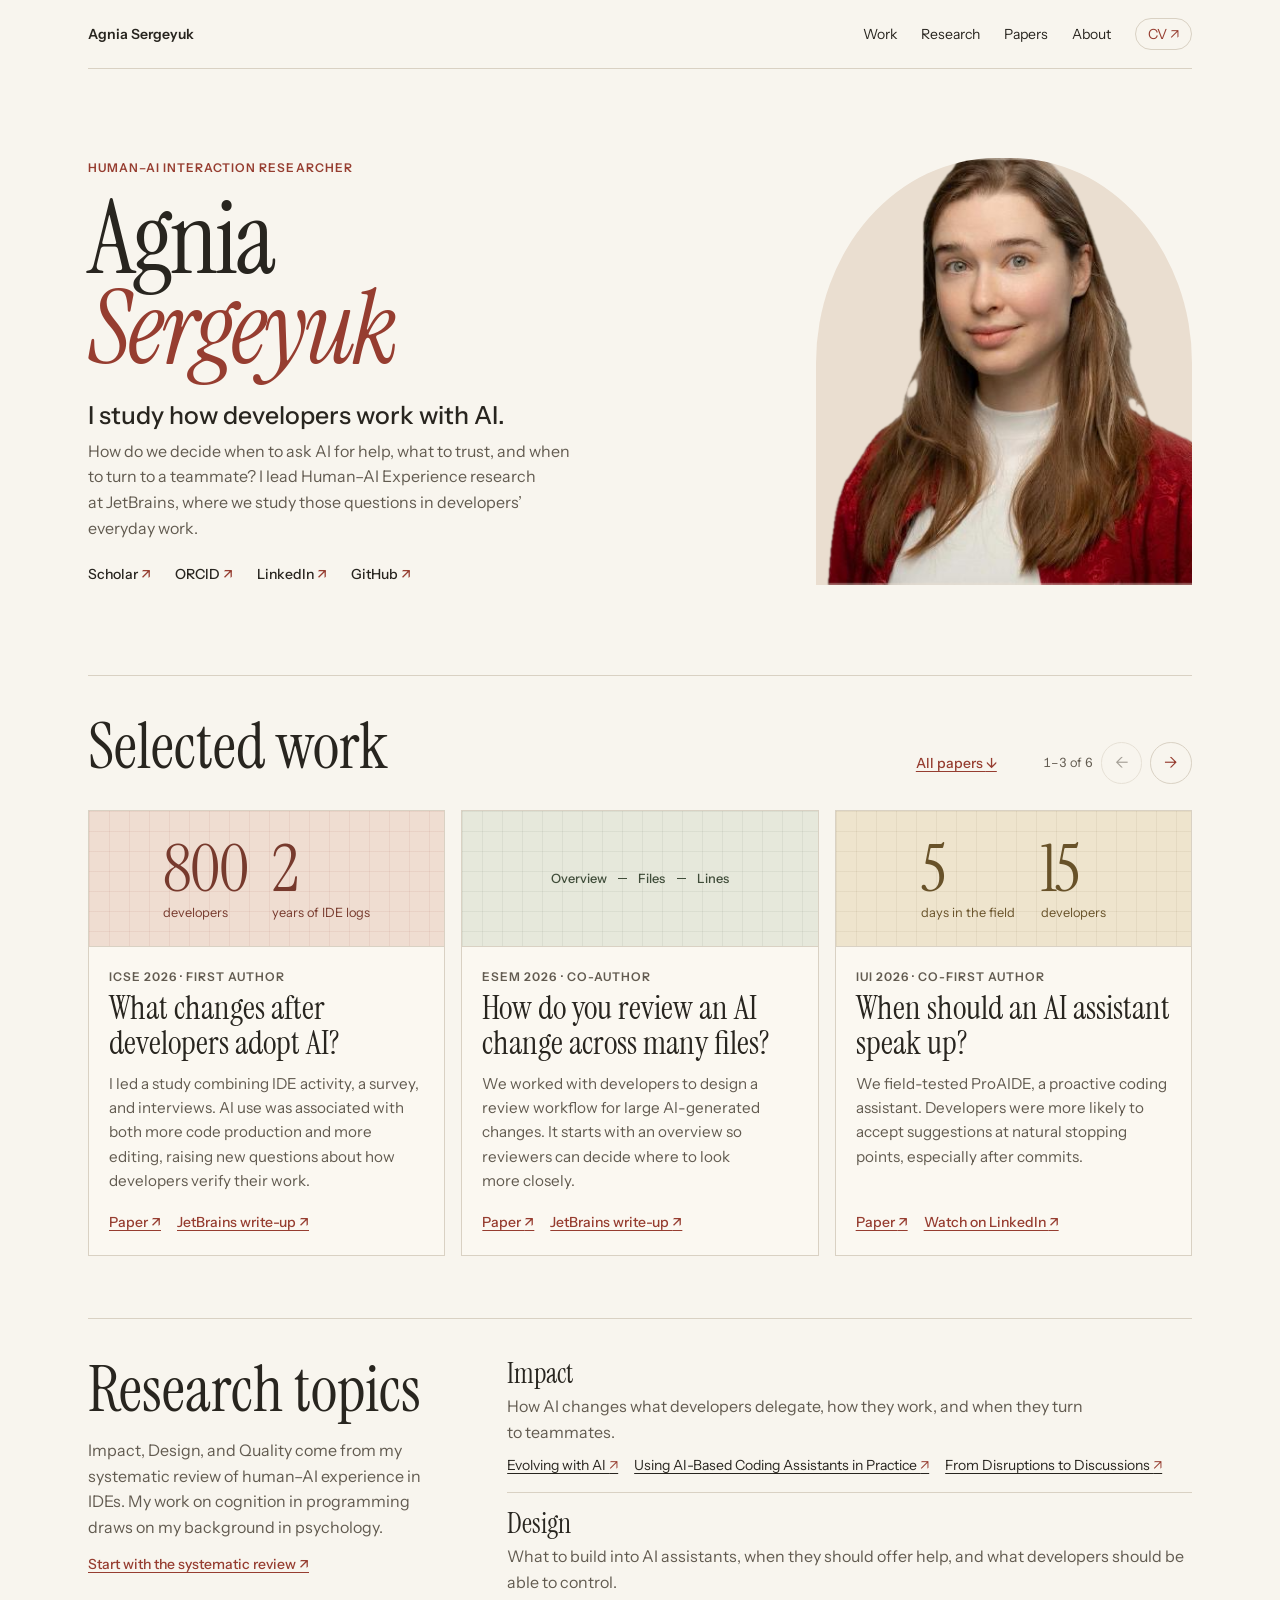
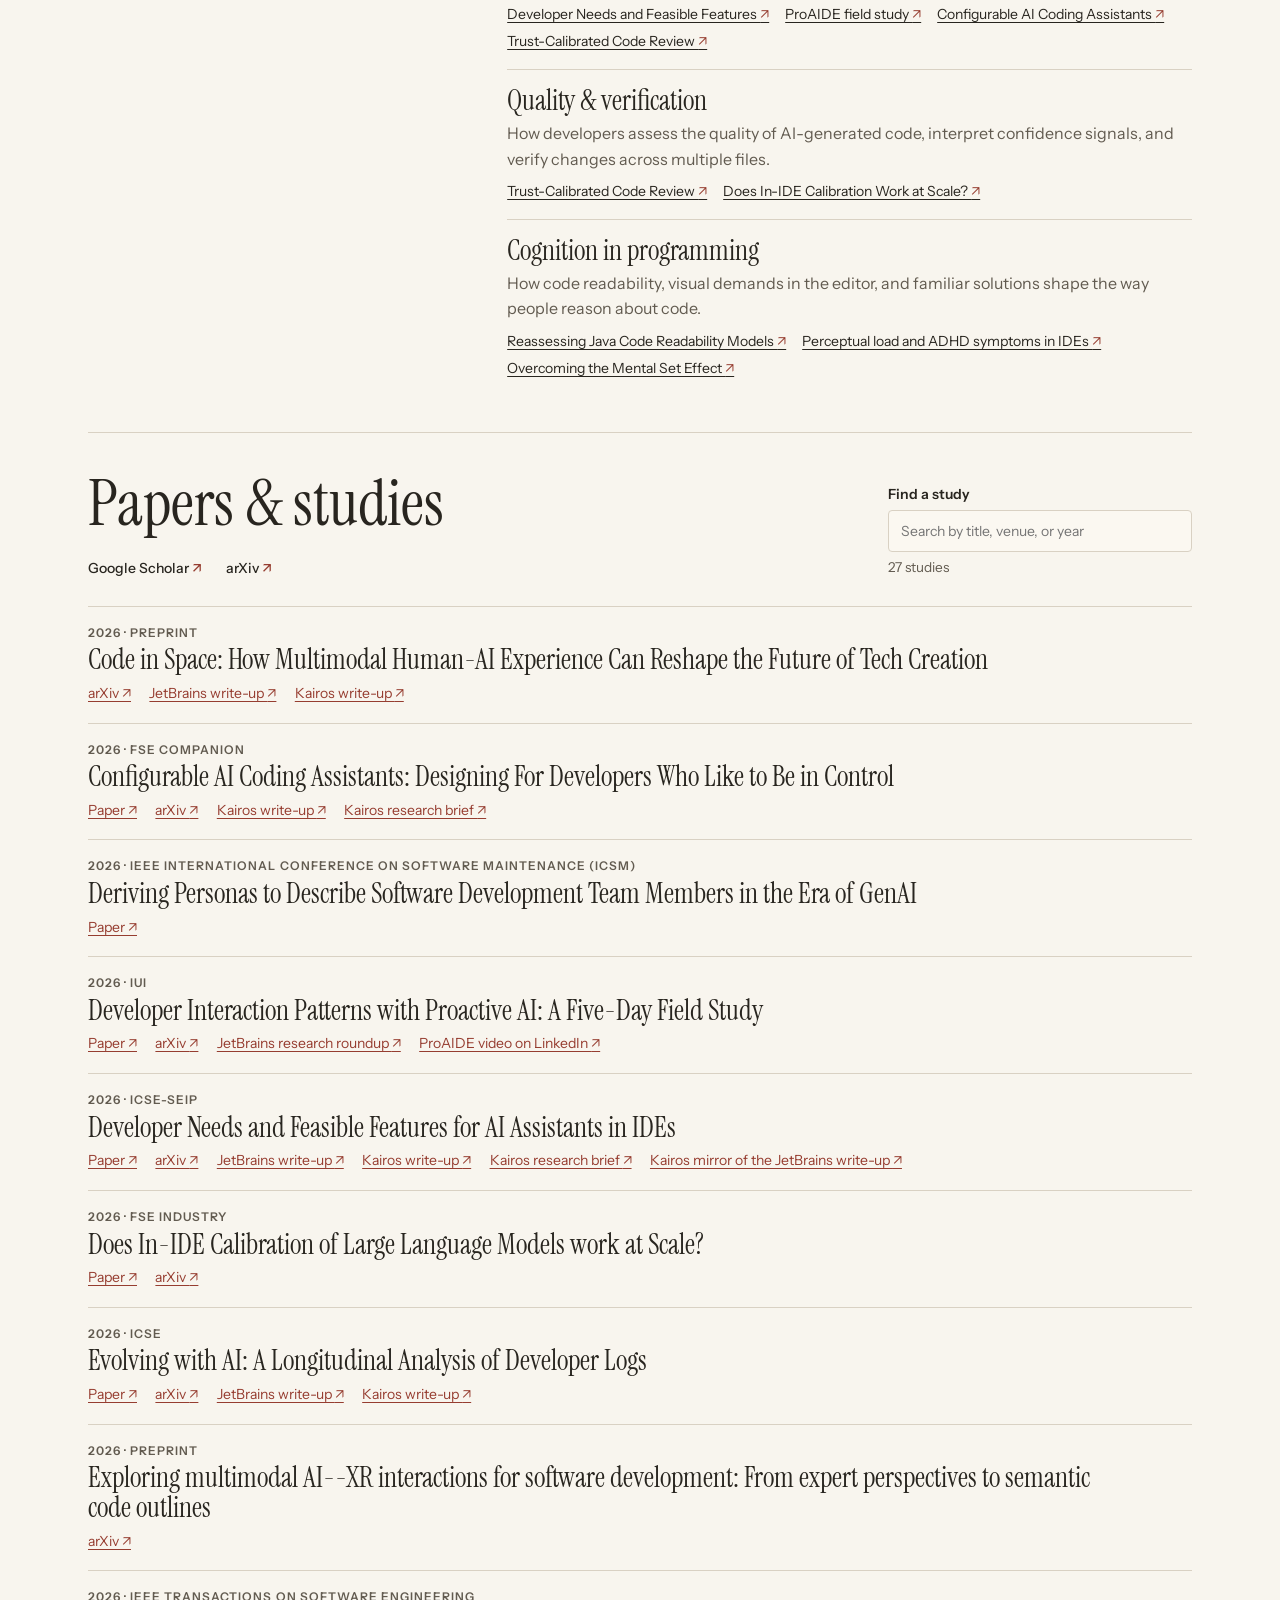
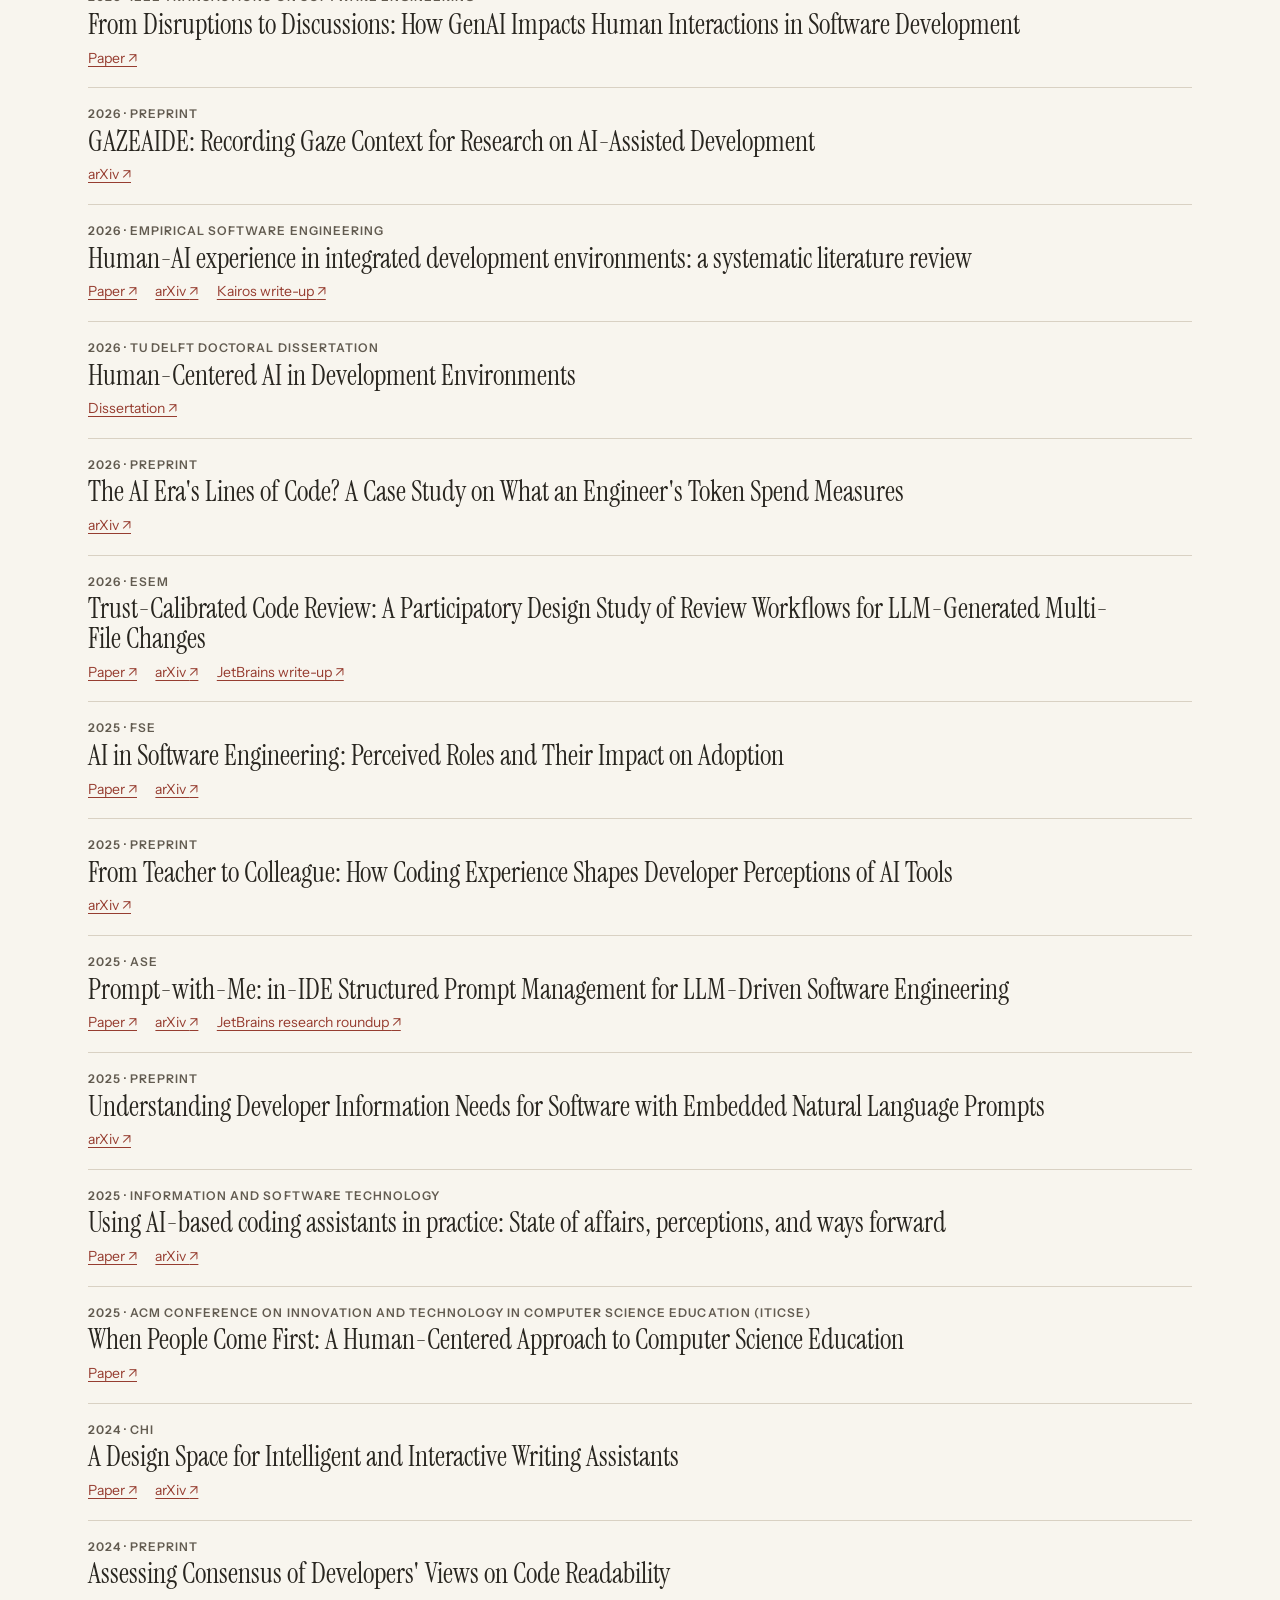
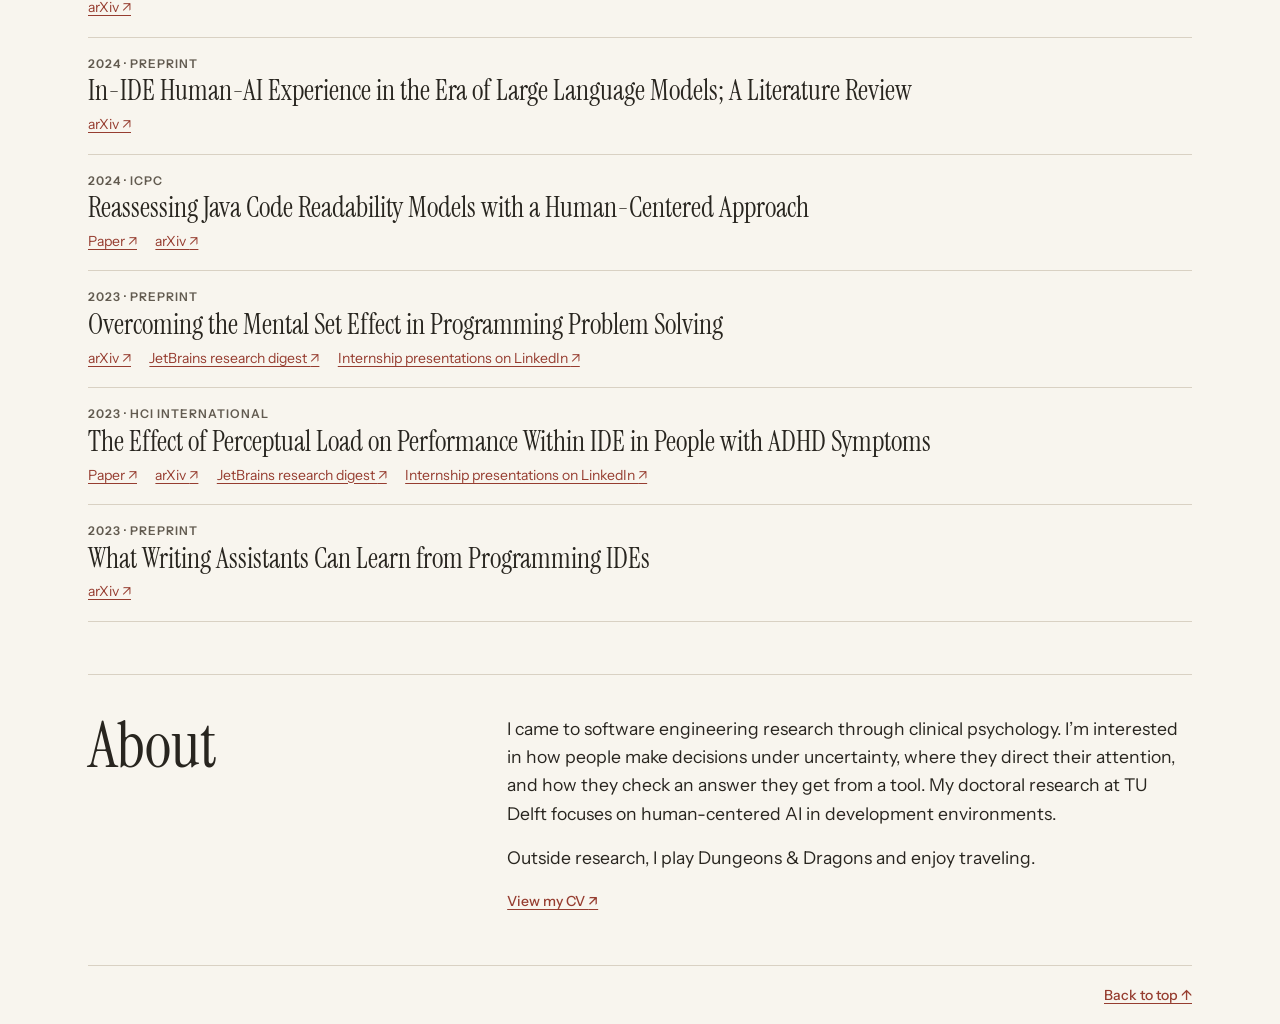
==== commit c322a861: "Add ORCID profile and link doctoral dissertation" ====
--- a/index.html
+++ b/index.html
@@ -5,6 +5,16 @@
     <meta name="viewport" content="width=device-width, initial-scale=1">
     <meta name="description" content="Agnia Sergeyuk studies how developers write, review, and collaborate on code with AI.">
     <title>Agnia Sergeyuk · Human–AI Interaction Research</title>
+    <meta property="og:type" content="website">
+    <meta property="og:url" content="https://hugnia.github.io/">
+    <meta property="og:title" content="Agnia Sergeyuk · Human–AI Interaction Research">
+    <meta property="og:description" content="I study how developers write, review, and collaborate on code with AI.">
+    <meta property="og:image" content="https://hugnia.github.io/assets/share-card.png">
+    <meta property="og:image:type" content="image/png">
+    <meta property="og:image:width" content="1200">
+    <meta property="og:image:height" content="630">
+    <meta property="og:image:alt" content="Agnia Sergeyuk, human–AI interaction research, beside an abstract drawing with a clay-colored ring and looping lines.">
+    <meta name="twitter:card" content="summary_large_image">
     <link rel="preconnect" href="https://fonts.googleapis.com">
     <link rel="preconnect" href="https://fonts.gstatic.com" crossorigin>
     <link href="https://fonts.googleapis.com/css2?family=Instrument+Sans:wght@400;500;600&amp;family=Instrument+Serif:ital@0;1&amp;display=swap" rel="stylesheet">
@@ -34,6 +44,7 @@
           <p class="hero-description">How do we decide when to ask AI for help, what to trust, and when to turn to a teammate? I lead Human–AI Experience research at JetBrains, where we study those questions in developers’ everyday work.</p>
           <ul class="profile-links" aria-label="Online profiles">
             <li><a href="https://scholar.google.com/citations?user=EHnCIIwAAAAJ&amp;hl=en">Scholar <span aria-hidden="true">↗</span></a></li>
+            <li><a href="https://orcid.org/0009-0001-1495-9824" rel="me">ORCID <span aria-hidden="true">↗</span></a></li>
             <li><a href="https://www.linkedin.com/in/agnia-sergeyuk/">LinkedIn <span aria-hidden="true">↗</span></a></li>
             <li><a href="https://github.com/hugnia">GitHub <span aria-hidden="true">↗</span></a></li>
           </ul>
@@ -273,6 +284,11 @@
             <div class="study-links"><a href="https://doi.org/10.1007/s10664-025-10793-0">Paper <span aria-hidden="true">↗</span></a><a href="https://arxiv.org/abs/2503.06195">arXiv <span aria-hidden="true">↗</span></a><a href="https://kairos.jetbrains.com/research/articles/what-90-studies-say-about-ai-in-the-ide">Kairos write-up <span aria-hidden="true">↗</span></a></div>
           </li>
           <li class="study">
+            <p class="label">2026 · TU Delft doctoral dissertation</p>
+            <h3>Human-Centered AI in Development Environments</h3>
+            <div class="study-links"><a href="https://doi.org/10.4233/uuid:b60ec43d-77d2-4e5d-be51-58c7ff9499b7">Dissertation <span aria-hidden="true">↗</span></a></div>
+          </li>
+          <li class="study">
             <p class="label">2026 · Preprint</p>
             <h3>The AI Era&#x27;s Lines of Code? A Case Study on What an Engineer&#x27;s Token Spend Measures</h3>
             <div class="study-links"><a href="https://arxiv.org/abs/2611.13396">arXiv <span aria-hidden="true">↗</span></a></div>
